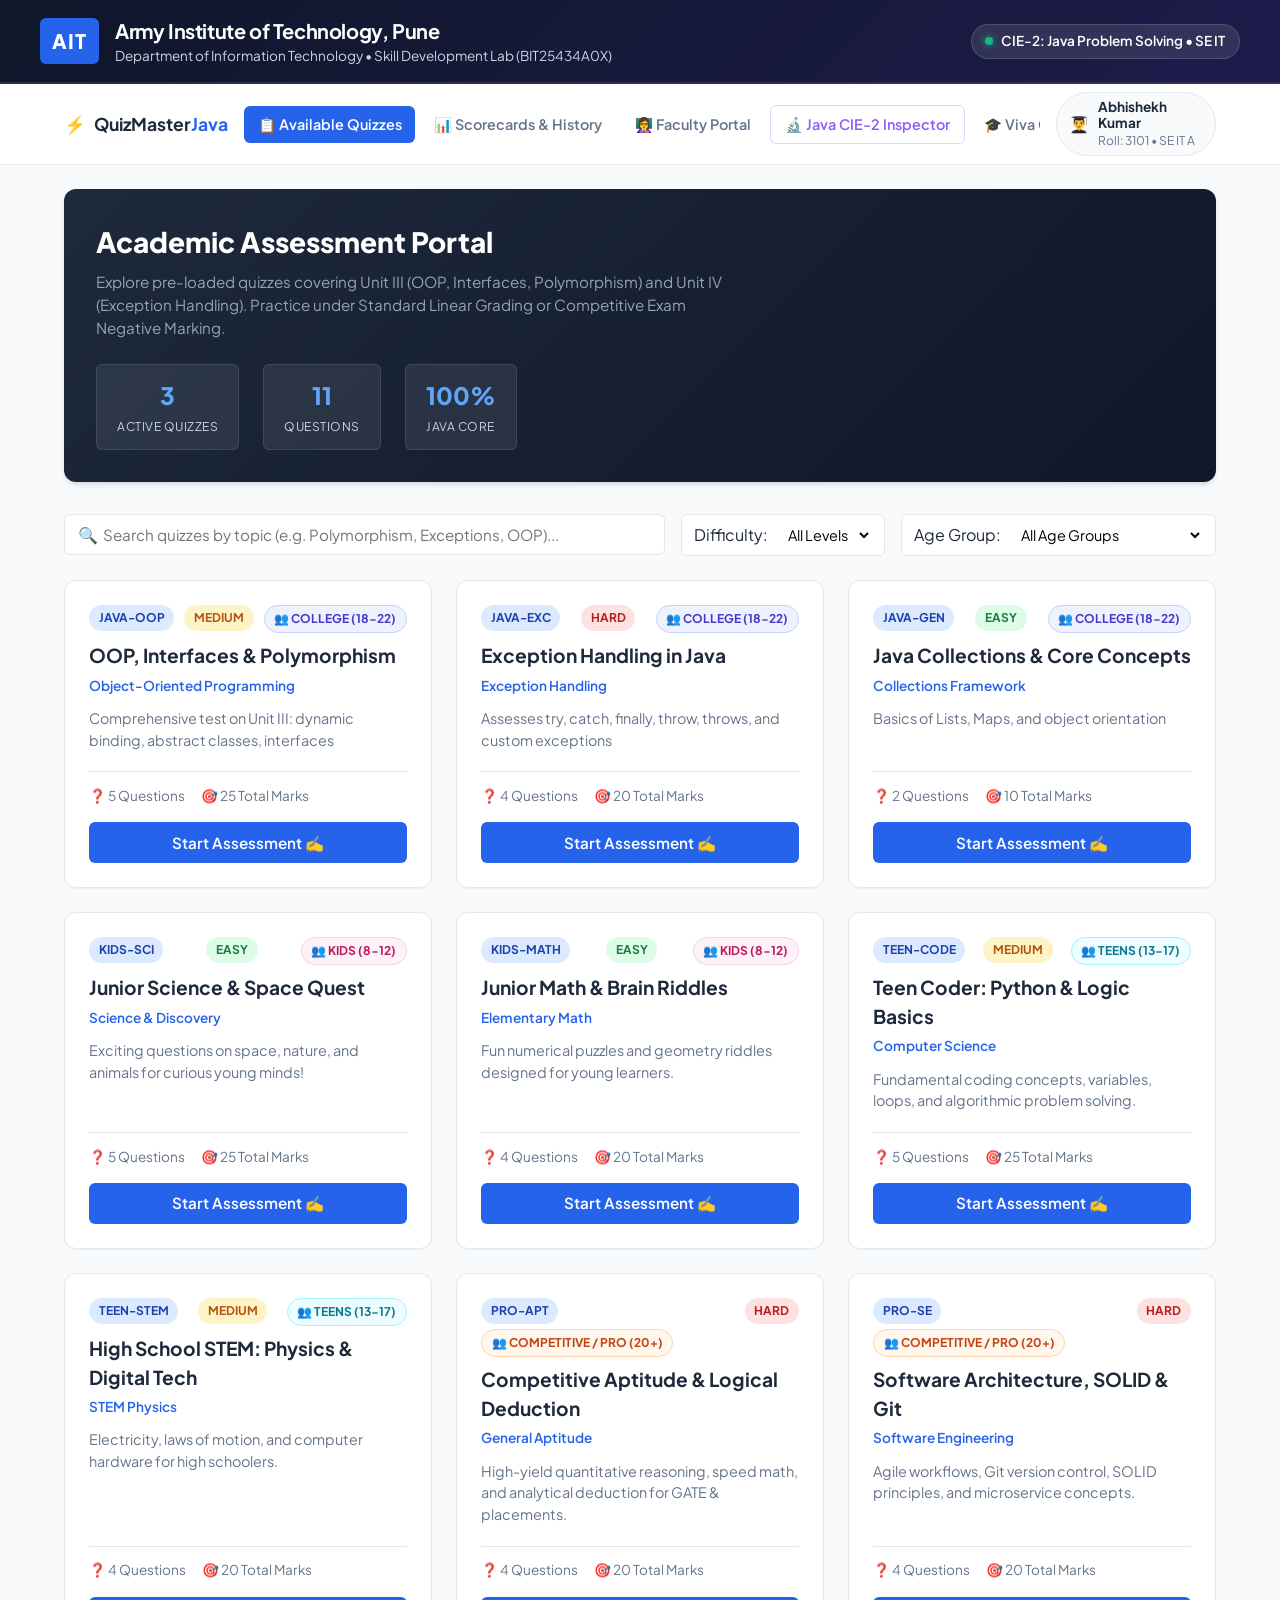
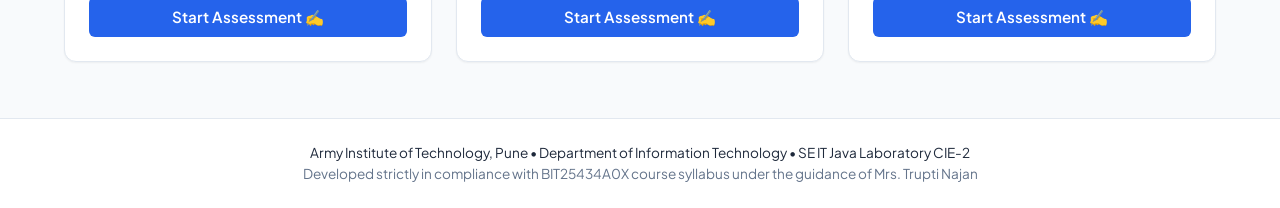
==== web/index.html @ d85c69a8 "Initial commit: Online Quiz Management System (CIE-2 AIT Pune) with Core Java, Web UI, multi-age qui" ====
<!DOCTYPE html>
<html lang="en">
<head>
  <meta charset="UTF-8">
  <meta name="viewport" content="width=device-width, initial-scale=1.0">
  <title>Online Quiz Management System | AIT Pune (CIE-2)</title>
  <link rel="preconnect" href="https://fonts.googleapis.com">
  <link rel="preconnect" href="https://fonts.gstatic.com" crossorigin>
  <link href="https://fonts.googleapis.com/css2?family=Plus+Jakarta+Sans:wght@400;500;600;700;800&family=JetBrains+Mono:wght@400;500;600&display=swap" rel="stylesheet">
  <link rel="stylesheet" href="style.css">
</head>
<body>

  <!-- Top Announcement Bar -->
  <header class="institution-header">
    <div class="header-container">
      <div class="logo-area">
        <div class="crest-badge">AIT</div>
        <div>
          <h1 class="inst-name">Army Institute of Technology, Pune</h1>
          <p class="inst-sub">Department of Information Technology &bull; Skill Development Lab (BIT25434A0X)</p>
        </div>
      </div>
      <div class="exam-tag">
        <span class="pulse-dot"></span>
        <span>CIE-2: Java Problem Solving &bull; SE IT</span>
      </div>
    </div>
  </header>

  <!-- Main Navigation Bar -->
  <nav class="nav-bar">
    <div class="nav-container">
      <div class="nav-brand">
        <span class="quiz-icon">⚡</span>
        <span class="brand-text">QuizMaster<span>Java</span></span>
      </div>
      <div class="nav-links">
        <button class="nav-btn active" data-tab="quizzes-tab">📋 Available Quizzes</button>
        <button class="nav-btn" data-tab="active-quiz-tab" id="navActiveQuiz" style="display:none;">✍️ Active Quiz</button>
        <button class="nav-btn" data-tab="results-tab">📊 Scorecards & History</button>
        <button class="nav-btn" data-tab="faculty-tab">👩‍🏫 Faculty Portal</button>
        <button class="nav-btn highlight-btn" data-tab="concepts-tab">🔬 Java CIE-2 Inspector</button>
        <button class="nav-btn" data-tab="viva-tab">🎓 Viva Guide</button>
      </div>
      <div class="user-pill" id="userPill">
        <span class="avatar">👨‍🎓</span>
        <div class="user-meta">
          <span class="user-name" id="userNameLabel">Abhishekh Kumar</span>
          <span class="user-roll" id="userRollLabel">Roll: 3101 &bull; SE IT A</span>
        </div>
      </div>
    </div>
  </nav>

  <!-- App Main Content Container -->
  <main class="app-container">

    <!-- TAB 1: QUIZZES EXPLORER -->
    <section class="tab-content active" id="quizzes-tab">
      <div class="hero-card">
        <div class="hero-text">
          <h2>Academic Assessment Portal</h2>
          <p>Explore pre-loaded quizzes covering Unit III (OOP, Interfaces, Polymorphism) and Unit IV (Exception Handling). Practice under Standard Linear Grading or Competitive Exam Negative Marking.</p>
        </div>
        <div class="quick-stats">
          <div class="stat-box">
            <span class="stat-num" id="statQuizCount">3</span>
            <span class="stat-lbl">Active Quizzes</span>
          </div>
          <div class="stat-box">
            <span class="stat-num" id="statQuestionCount">11</span>
            <span class="stat-lbl">Questions</span>
          </div>
          <div class="stat-box">
            <span class="stat-num">100%</span>
            <span class="stat-lbl">Java Core</span>
          </div>
        </div>
      </div>

      <!-- Filter / Search Toolbar -->
      <div class="filter-toolbar">
        <div class="search-wrap">
          <span class="search-icon">🔍</span>
          <input type="text" id="quizSearchInput" placeholder="Search quizzes by topic (e.g. Polymorphism, Exceptions, OOP)...">
        </div>
        <div class="filter-group">
          <label>Difficulty:</label>
          <select id="difficultyFilter">
            <option value="ALL">All Levels</option>
            <option value="Easy">Easy</option>
            <option value="Medium">Medium</option>
            <option value="Hard">Hard</option>
          </select>
        </div>
        <div class="filter-group">
          <label>Age Group:</label>
          <select id="ageGroupFilter">
            <option value="ALL">All Age Groups</option>
            <option value="Kids (8-12)">Kids (8-12)</option>
            <option value="Teens (13-17)">Teens (13-17)</option>
            <option value="College (18-22)">College (18-22)</option>
            <option value="Competitive / Pro (20+)">Competitive / Pro (20+)</option>
          </select>
        </div>
      </div>

      <!-- Quiz Grid -->
      <div class="quiz-grid" id="quizGrid">
        <!-- Rendered by JavaScript -->
      </div>
    </section>

    <!-- TAB 2: ACTIVE QUIZ RUNNER -->
    <section class="tab-content" id="active-quiz-tab">
      <div class="quiz-runner-header">
        <div>
          <span class="badge badge-primary" id="activeQuizBadge">JAVA-OOP</span>
          <h2 id="activeQuizTitle" class="mt-1">OOP, Interfaces & Polymorphism</h2>
          <p id="activeQuizDesc" class="text-muted">Unit III Assessment</p>
        </div>
        <div class="quiz-meta-side">
          <div class="policy-selector-box">
            <label>Grading Policy (Strategy Pattern):</label>
            <select id="activePolicySelect">
              <option value="standard">Standard Linear (No Penalty)</option>
              <option value="competitive">Competitive (25% Negative Penalty)</option>
            </select>
          </div>
          <div class="timer-badge" id="quizTimer">
            ⏱️ <span id="timeDisplay">10:00</span>
          </div>
        </div>
      </div>

      <!-- Question Cards Form -->
      <form id="quizForm">
        <div id="questionsContainer" class="questions-list">
          <!-- Rendered dynamically -->
        </div>

        <div class="quiz-submit-bar">
          <button type="button" class="btn btn-secondary" id="btnCancelQuiz">Cancel & Back</button>
          <button type="submit" class="btn btn-primary" id="btnSubmitQuiz">Submit Assessment & Evaluate 🚀</button>
        </div>
      </form>
    </section>

    <!-- TAB 3: RESULTS & SCORECARD -->
    <section class="tab-content" id="results-tab">
      <div class="section-title-wrap">
        <h2>Performance Scorecards & Audit Trail</h2>
        <p class="text-muted">Review comprehensive score reports, percentage, awarded grade, and itemized answer analysis.</p>
      </div>

      <!-- Latest Attempt Scorecard (if any) -->
      <div id="latestScorecardContainer">
        <div class="empty-state">
          <span class="empty-icon">📝</span>
          <h3>No Assessment Attempted Yet</h3>
          <p>Select any quiz from the Available Quizzes tab to take your first evaluation.</p>
          <button class="btn btn-primary" onclick="switchTab('quizzes-tab')">Browse Quizzes</button>
        </div>
      </div>

      <!-- Previous Attempts History Table -->
      <div class="history-section mt-4">
        <h3>Cumulative History Log</h3>
        <div class="table-responsive">
          <table class="data-table">
            <thead>
              <tr>
                <th>Attempt ID</th>
                <th>Quiz ID</th>
                <th>Quiz Title</th>
                <th>Student</th>
                <th>Score</th>
                <th>Percentage</th>
                <th>Grade</th>
                <th>Date & Time</th>
              </tr>
            </thead>
            <tbody id="historyTableBody">
              <!-- Dynamically populated -->
            </tbody>
          </table>
        </div>
      </div>
    </section>

    <!-- TAB 4: FACULTY PORTAL -->
    <section class="tab-content" id="faculty-tab">
      <div class="faculty-banner">
        <div>
          <h2>Faculty Assessment Administration</h2>
          <p>Author custom quizzes, append polymorphic questions (MCQ, True/False, Numeric), and review department-wide submission analytics.</p>
        </div>
        <div class="faculty-actions">
          <button class="btn btn-accent" id="btnOpenCreateQuiz">➕ Create New Quiz</button>
        </div>
      </div>

      <!-- Faculty Quizzes Overview -->
      <div class="faculty-subheading mt-4">
        <h3>Managed Assessment Repositories</h3>
      </div>
      <div class="faculty-quizzes-table-wrap">
        <table class="data-table">
          <thead>
            <tr>
              <th>Quiz ID</th>
              <th>Title</th>
              <th>Target Age</th>
              <th>Topic</th>
              <th>Difficulty</th>
              <th>Questions</th>
              <th>Total Marks</th>
              <th>Actions</th>
            </tr>
          </thead>
          <tbody id="facultyQuizzesTableBody">
            <!-- Dynamically populated -->
          </tbody>
        </table>
      </div>

      <!-- All Student Submissions Table -->
      <div class="faculty-subheading mt-5">
        <h3>Student Submissions & Score Matrix</h3>
      </div>
      <div class="table-responsive">
        <table class="data-table">
          <thead>
            <tr>
              <th>Attempt ID</th>
              <th>Student Name</th>
              <th>Roll No</th>
              <th>Quiz Target</th>
              <th>Earned Score</th>
              <th>Percentage</th>
              <th>Letter Grade</th>
              <th>Timestamp</th>
            </tr>
          </thead>
          <tbody id="facultySubmissionsTableBody">
            <!-- Dynamically populated -->
          </tbody>
        </table>
      </div>
    </section>

    <!-- TAB 5: JAVA CIE-2 CONCEPT DEFENSE & TEST INSPECTOR -->
    <section class="tab-content" id="concepts-tab">
      <div class="inspector-header">
        <div>
          <h2>Java Unit III & IV CIE-2 Concept Defense</h2>
          <p class="text-muted">Live inspection of Object-Oriented design patterns, abstract classes, interfaces, dynamic method dispatch, and custom exceptions.</p>
        </div>
        <div>
          <button class="btn btn-primary" id="btnRunAutomatedTests">▶️ Run Automated Concept Test Matrix</button>
        </div>
      </div>

      <!-- Concept Cards Grid -->
      <div class="concepts-grid">
        <!-- Concept 1 -->
        <div class="concept-card">
          <div class="concept-badge">Unit III &bull; Abstract Class</div>
          <h3>Question & User Hierarchy</h3>
          <p><code>Question</code> encapsulates <code>id</code>, <code>marks</code>, <code>topic</code>, and enforces abstract <code>displayQuestion()</code> and <code>checkAnswer()</code>.</p>
          <div class="code-pill">abstract class Question { abstract boolean checkAnswer(String s); }</div>
        </div>

        <!-- Concept 2 -->
        <div class="concept-card">
          <div class="concept-badge">Unit III &bull; Interface</div>
          <h3>QuizOperations & QuizEvaluator</h3>
          <p>Decouples quiz CRUD operations and encapsulates scoring algorithms via the <strong>Strategy Design Pattern</strong>.</p>
          <div class="code-pill">interface QuizEvaluator { double evaluateScore(QuizAttempt a); }</div>
        </div>

        <!-- Concept 3 -->
        <div class="concept-card">
          <div class="concept-badge">Unit III &bull; Polymorphism</div>
          <h3>Dynamic Method Dispatch</h3>
          <p>Overriding in <code>MCQ</code>, <code>TrueFalse</code>, and <code>Numeric</code>; method overloading in <code>searchQuiz(topic)</code> and <code>searchQuiz(topic, level)</code>.</p>
          <div class="code-pill">q.checkAnswer(ans) // Dynamic binding at runtime</div>
        </div>

        <!-- Concept 4 -->
        <div class="concept-card">
          <div class="concept-badge">Unit IV &bull; Exception Handling</div>
          <h3>Checked Domain Exceptions</h3>
          <p>Hierarchy rooted at <code>QuizException</code>: <code>QuizNotFoundException</code>, <code>DuplicateQuizException</code>, <code>InvalidOptionException</code>, etc.</p>
          <div class="code-pill">try { ... } catch (InvalidOptionException e) { ... }</div>
        </div>
      </div>

      <!-- Test Trace Console Window -->
      <div class="terminal-card mt-4">
        <div class="terminal-bar">
          <div class="term-dots">
            <span class="dot red"></span>
            <span class="dot yellow"></span>
            <span class="dot green"></span>
          </div>
          <span class="term-title">Automated Concept Test Matrix &bull; JVM Execution Trace</span>
          <span class="term-status" id="testSuiteStatus">Ready</span>
        </div>
        <pre class="terminal-body" id="testSuiteOutput">Click "Run Automated Concept Test Matrix" above to execute all 5 exception scenarios, method overloading, dynamic dispatch, and try-catch-finally trace live in Java!</pre>
      </div>
    </section>

    <!-- TAB 6: VIVA PREPARATION & FAQS -->
    <section class="tab-content" id="viva-tab">
      <div class="section-title-wrap">
        <h2>CIE-2 Individual Viva Preparation Guide</h2>
        <p class="text-muted">Model answers for Mrs. Trupti Najan's questions from the CIE-2 evaluation rubric.</p>
      </div>

      <div class="accordion" id="vivaAccordion">
        <!-- Q1 -->
        <div class="accordion-item">
          <button class="accordion-header">1. Why did you use an abstract class in your application? <span>+</span></button>
          <div class="accordion-body">
            <p><strong>Answer:</strong> We created the abstract class <code>Question</code> because all questions share state (<code>id</code>, <code>questionText</code>, <code>marks</code>, <code>topic</code>, <code>difficulty</code>) and helper logic (<code>displayHeader()</code>), but a generic question cannot be answered directly. By declaring <code>displayQuestion()</code> and <code>checkAnswer()</code> as <code>abstract</code>, we enforce subclass implementation in <code>MultipleChoiceQuestion</code>, <code>TrueFalseQuestion</code>, and <code>NumericQuestion</code> while preventing illegal instantiation of a naked question.</p>
          </div>
        </div>

        <!-- Q2 -->
        <div class="accordion-item">
          <button class="accordion-header">2. Where is polymorphism used? Explain with the relevant method/class. <span>+</span></button>
          <div class="accordion-body">
            <p><strong>Answer:</strong> Polymorphism is used in both forms:
            <br><strong>Runtime (Method Overriding):</strong> When iterating over <code>List&lt;Question&gt;</code>, calling <code>q.displayQuestion()</code> and <code>q.checkAnswer(ans)</code> uses dynamic method dispatch. Also, <code>QuizEvaluator</code> swaps between <code>StandardGradingPolicy</code> and <code>NegativeMarkingGradingPolicy</code> at runtime.
            <br><strong>Compile-Time (Method Overloading):</strong> <code>QuizOperations.searchQuiz(String topic)</code> vs <code>searchQuiz(String topic, DifficultyLevel level)</code>, and overloaded <code>InputValidator.readInteger(...)</code> methods.</p>
          </div>
        </div>

        <!-- Q3 -->
        <div class="accordion-item">
          <button class="accordion-header">3. What is the difference between an interface and an abstract class? <span>+</span></button>
          <div class="accordion-body">
            <p><strong>Answer:</strong> An abstract class (<code>Question</code>, <code>User</code>) represents an <strong>IS-A</strong> relationship with instance variables, access modifiers, and constructors. An interface (<code>QuizOperations</code>, <code>QuizEvaluator</code>) represents a <strong>CAN-DO</strong> behavioral contract without instance state, supporting multiple implementations and loose coupling.</p>
          </div>
        </div>

        <!-- Q4 -->
        <div class="accordion-item">
          <button class="accordion-header">4. Why did you create the QuizEvaluator interface? <span>+</span></button>
          <div class="accordion-body">
            <p><strong>Answer:</strong> To implement the <strong>Strategy Design Pattern</strong>. Different exams require different grading rules: standard linear grading for internal tests vs negative marking for competitive exams. Abstracting this behind <code>QuizEvaluator</code> allows us to add new grading policies without modifying existing quiz conduction code (Open/Closed Principle).</p>
          </div>
        </div>

        <!-- Q5 -->
        <div class="accordion-item">
          <button class="accordion-header">5. What exception can occur in your application and how is it handled? <span>+</span></button>
          <div class="accordion-body">
            <p><strong>Answer:</strong> We built a custom checked exception hierarchy rooted at <code>QuizException</code>:
            <br>&bull; <code>QuizNotFoundException</code>: non-existent quiz ID.
            <br>&bull; <code>DuplicateQuizException</code>: duplicate ID during quiz creation.
            <br>&bull; <code>InvalidOptionException</code>: illegal student choice (e.g. entering 'Z' on MCQ).
            <br>&bull; <code>InvalidQuestionException</code>: negative marks or invalid options count.
            <br>&bull; <code>EmptyQuizException</code>: taking a quiz with zero questions.
            <br>All are intercepted with targeted <code>try-catch</code> blocks to prevent application crashes and guide the user.</p>
          </div>
        </div>

        <!-- Q6 -->
        <div class="accordion-item">
          <button class="accordion-header">6. What is the purpose of try, catch, and finally? <span>+</span></button>
          <div class="accordion-body">
            <p><strong>Answer:</strong> <code>try</code> isolates code that may produce exceptional states; <code>catch</code> intercepts and recovers from specific domain exceptions; <code>finally</code> guarantees unconditional execution for cleanup, closing resources, and logging audit confirmations.</p>
          </div>
        </div>

        <!-- Q7 -->
        <div class="accordion-item">
          <button class="accordion-header">7. Which part of the program did you implement? <span>+</span></button>
          <div class="accordion-body">
            <p><strong>Answer:</strong> Group roles are divided into: (1) Architecture & Abstract Base Classes, (2) Specialized Concrete Models, (3) Interfaces & Grading Policies, (4) Custom Exception Hierarchy & Input Validation, and (5) UI & Automated Test Suite.</p>
          </div>
        </div>

        <!-- Q8 -->
        <div class="accordion-item">
          <button class="accordion-header">8. If one requirement changes, which class/method would you modify and why? <span>+</span></button>
          <div class="accordion-body">
            <p><strong>Answer:</strong> Because of loose coupling:
            <br>&bull; Adding a new question type: create a subclass of <code>Question</code> (existing code untouched).
            <br>&bull; Adding a new grading rule: create a class implementing <code>QuizEvaluator</code>.
            <br>&bull; Switching to a Database: create <code>DatabaseQuizManager implements QuizOperations</code>.</p>
          </div>
        </div>
      </div>
    </section>
  </main>

  <!-- Modal: Create Quiz -->
  <div class="modal-overlay" id="createQuizModal">
    <div class="modal-box">
      <div class="modal-header">
        <h3>➕ Create New Assessment</h3>
        <button class="modal-close" onclick="closeModal('createQuizModal')">&times;</button>
      </div>
      <form id="createQuizForm">
        <div class="form-group">
          <label>Quiz ID (Unique):</label>
          <input type="text" id="newQuizId" placeholder="e.g. JAVA-THR" required>
        </div>
        <div class="form-group">
          <label>Quiz Title:</label>
          <input type="text" id="newQuizTitle" placeholder="e.g. Multithreading & Synchronization" required>
        </div>
        <div class="form-group">
          <label>Academic Topic:</label>
          <input type="text" id="newQuizTopic" placeholder="e.g. Thread Lifecycle" required>
        </div>
        <div class="form-group">
          <label>Difficulty Level:</label>
          <select id="newQuizDiff">
            <option value="Easy">Easy</option>
            <option value="Medium" selected>Medium</option>
            <option value="Hard">Hard</option>
          </select>
        </div>
        <div class="form-group">
          <label>Target Age Group:</label>
          <select id="newQuizAge">
            <option value="Kids (8-12)">Kids (8-12)</option>
            <option value="Teens (13-17)">Teens (13-17)</option>
            <option value="College (18-22)" selected>College (18-22)</option>
            <option value="Competitive / Pro (20+)">Competitive / Pro (20+)</option>
          </select>
        </div>
        <div class="form-group">
          <label>Description:</label>
          <textarea id="newQuizDesc" rows="3" placeholder="Brief outline of syllabus covered..."></textarea>
        </div>
        <div class="modal-footer">
          <button type="button" class="btn btn-secondary" onclick="closeModal('createQuizModal')">Cancel</button>
          <button type="submit" class="btn btn-primary">Create Quiz</button>
        </div>
      </form>
    </div>
  </div>

  <!-- Modal: Add Question to Quiz -->
  <div class="modal-overlay" id="addQuestionModal">
    <div class="modal-box">
      <div class="modal-header">
        <h3>➕ Add Question to <span id="addQuestionTargetQuizId">JAVA-OOP</span></h3>
        <button class="modal-close" onclick="closeModal('addQuestionModal')">&times;</button>
      </div>
      <form id="addQuestionForm">
        <input type="hidden" id="targetQuizIdHidden">
        <div class="form-group">
          <label>Question Type:</label>
          <select id="newQueType" onchange="handleQuestionTypeChange()">
            <option value="MCQ">Multiple Choice Question (MCQ)</option>
            <option value="TF">True / False</option>
            <option value="NUM">Numeric / Direct Value</option>
          </select>
        </div>
        <div class="form-group">
          <label>Question Prompt / Text:</label>
          <textarea id="newQuePrompt" rows="2" placeholder="Enter problem statement..." required></textarea>
        </div>
        <div class="form-row">
          <div class="form-group">
            <label>Marks:</label>
            <input type="number" id="newQueMarks" value="5" min="1" max="100" required>
          </div>
          <div class="form-group">
            <label>Difficulty:</label>
            <select id="newQueDiff">
              <option value="Easy">Easy</option>
              <option value="Medium" selected>Medium</option>
              <option value="Hard">Hard</option>
            </select>
          </div>
        </div>

        <!-- Dynamic Form Fields depending on Question Type -->
        <div id="dynamicQuestionFields">
          <!-- Populated by JS -->
        </div>

        <div class="modal-footer">
          <button type="button" class="btn btn-secondary" onclick="closeModal('addQuestionModal')">Cancel</button>
          <button type="submit" class="btn btn-primary">Append Question</button>
        </div>
      </form>
    </div>
  </div>

  <!-- Toast Notification Container -->
  <div class="toast-container" id="toastContainer"></div>

  <footer class="app-footer">
    <p>Army Institute of Technology, Pune &bull; Department of Information Technology &bull; SE IT Java Laboratory CIE-2</p>
    <p class="text-muted">Developed strictly in compliance with BIT25434A0X course syllabus under the guidance of Mrs. Trupti Najan</p>
  </footer>

  <script src="app.js"></script>
</body>
</html>
---- web/style.css ----
:root {
  --primary: #2563eb;
  --primary-hover: #1d4ed8;
  --primary-light: #eff6ff;
  --secondary: #0f172a;
  --accent: #8b5cf6;
  --success: #10b981;
  --warning: #f59e0b;
  --danger: #ef4444;
  --surface: #ffffff;
  --bg: #f8fafc;
  --border: #e2e8f0;
  --text-main: #1e293b;
  --text-muted: #64748b;
  --radius: 12px;
  --radius-sm: 6px;
  --shadow-sm: 0 1px 2px 0 rgb(0 0 0 / 0.05);
  --shadow: 0 4px 6px -1px rgb(0 0 0 / 0.1), 0 2px 4px -2px rgb(0 0 0 / 0.1);
  --shadow-lg: 0 10px 15px -3px rgb(0 0 0 / 0.1), 0 4px 6px -4px rgb(0 0 0 / 0.1);
}

* {
  box-sizing: border-box;
  margin: 0;
  padding: 0;
}

body {
  font-family: 'Plus Jakarta Sans', -apple-system, BlinkMacSystemFont, sans-serif;
  background-color: var(--bg);
  color: var(--text-main);
  line-height: 1.5;
  display: flex;
  flex-direction: column;
  min-height: 100vh;
}

/* Header */
.institution-header {
  background: linear-gradient(135deg, #0f172a 0%, #1e1b4b 100%);
  color: #ffffff;
  padding: 1rem 1.5rem;
  border-bottom: 2px solid rgba(255,255,255,0.1);
}

.header-container {
  max-width: 1200px;
  margin: 0 auto;
  display: flex;
  align-items: center;
  justify-content: space-between;
  flex-wrap: wrap;
  gap: 1rem;
}

.logo-area {
  display: flex;
  align-items: center;
  gap: 1rem;
}

.crest-badge {
  background: var(--primary);
  color: #fff;
  font-weight: 800;
  font-size: 1.25rem;
  padding: 0.5rem 0.75rem;
  border-radius: var(--radius-sm);
  letter-spacing: 1px;
}

.inst-name {
  font-size: 1.25rem;
  font-weight: 700;
  letter-spacing: -0.02em;
}

.inst-sub {
  font-size: 0.85rem;
  color: #cbd5e1;
}

.exam-tag {
  display: flex;
  align-items: center;
  gap: 0.5rem;
  background: rgba(255,255,255,0.1);
  padding: 0.4rem 0.85rem;
  border-radius: 9999px;
  font-size: 0.85rem;
  font-weight: 600;
  border: 1px solid rgba(255,255,255,0.15);
}

.pulse-dot {
  width: 8px;
  height: 8px;
  background-color: var(--success);
  border-radius: 50%;
  box-shadow: 0 0 8px var(--success);
}

/* Nav Bar */
.nav-bar {
  background: var(--surface);
  border-bottom: 1px solid var(--border);
  position: sticky;
  top: 0;
  z-index: 40;
}

.nav-container {
  max-width: 1200px;
  margin: 0 auto;
  display: flex;
  align-items: center;
  justify-content: space-between;
  padding: 0.5rem 1.5rem;
  gap: 1rem;
}

.nav-brand {
  display: flex;
  align-items: center;
  gap: 0.5rem;
  font-weight: 700;
  font-size: 1.1rem;
}

.brand-text span {
  color: var(--primary);
}

.nav-links {
  display: flex;
  align-items: center;
  gap: 0.35rem;
  overflow-x: auto;
}

.nav-btn {
  background: none;
  border: none;
  padding: 0.55rem 0.85rem;
  font-family: inherit;
  font-size: 0.9rem;
  font-weight: 600;
  color: var(--text-muted);
  border-radius: var(--radius-sm);
  cursor: pointer;
  transition: all 0.2s ease;
  white-space: nowrap;
}

.nav-btn:hover {
  background-color: var(--primary-light);
  color: var(--primary);
}

.nav-btn.active {
  background-color: var(--primary);
  color: #fff;
}

.nav-btn.highlight-btn {
  color: var(--accent);
  border: 1px solid #ddd6fe;
}
.nav-btn.highlight-btn:hover {
  background-color: #f5f3ff;
}
.nav-btn.highlight-btn.active {
  background-color: var(--accent);
  color: #fff;
}

.user-pill {
  display: flex;
  align-items: center;
  gap: 0.6rem;
  background: var(--bg);
  padding: 0.35rem 0.75rem;
  border-radius: 9999px;
  border: 1px solid var(--border);
}

.user-meta {
  display: flex;
  flex-direction: column;
}

.user-name {
  font-size: 0.85rem;
  font-weight: 700;
  line-height: 1.2;
}

.user-roll {
  font-size: 0.75rem;
  color: var(--text-muted);
}

/* App Container */
.app-container {
  max-width: 1200px;
  margin: 1.5rem auto;
  padding: 0 1.5rem;
  flex: 1;
  width: 100%;
}

.tab-content {
  display: none;
}

.tab-content.active {
  display: block;
}

/* Hero Card */
.hero-card {
  background: linear-gradient(135deg, #1e293b 0%, #0f172a 100%);
  color: #ffffff;
  border-radius: var(--radius);
  padding: 2rem;
  display: flex;
  justify-content: space-between;
  align-items: center;
  flex-wrap: wrap;
  gap: 1.5rem;
  box-shadow: var(--shadow);
  margin-bottom: 2rem;
}

.hero-text {
  max-width: 650px;
}

.hero-text h2 {
  font-size: 1.75rem;
  font-weight: 800;
  margin-bottom: 0.5rem;
}

.hero-text p {
  color: #94a3b8;
  font-size: 0.95rem;
}

.quick-stats {
  display: flex;
  gap: 1.5rem;
}

.stat-box {
  background: rgba(255,255,255,0.08);
  padding: 0.75rem 1.25rem;
  border-radius: var(--radius-sm);
  text-align: center;
  border: 1px solid rgba(255,255,255,0.1);
}

.stat-num {
  display: block;
  font-size: 1.5rem;
  font-weight: 800;
  color: #60a5fa;
}

.stat-lbl {
  font-size: 0.75rem;
  color: #cbd5e1;
  text-transform: uppercase;
  letter-spacing: 0.5px;
}

/* Filter Toolbar */
.filter-toolbar {
  display: flex;
  gap: 1rem;
  margin-bottom: 1.5rem;
  flex-wrap: wrap;
}

.search-wrap {
  position: relative;
  flex: 1;
  min-width: 250px;
}

.search-icon {
  position: absolute;
  left: 0.85rem;
  top: 50%;
  transform: translateY(-50%);
  color: var(--text-muted);
}

.search-wrap input {
  width: 100%;
  padding: 0.65rem 1rem 0.65rem 2.4rem;
  border: 1px solid var(--border);
  border-radius: var(--radius-sm);
  font-size: 0.95rem;
  background: var(--surface);
  font-family: inherit;
}

.filter-group {
  display: flex;
  align-items: center;
  gap: 0.5rem;
  background: var(--surface);
  padding: 0 0.75rem;
  border: 1px solid var(--border);
  border-radius: var(--radius-sm);
}

.filter-group select {
  border: none;
  padding: 0.65rem 0.5rem;
  font-family: inherit;
  font-size: 0.9rem;
  background: transparent;
  outline: none;
  cursor: pointer;
}

/* Quiz Grid */
.quiz-grid {
  display: grid;
  grid-template-columns: repeat(auto-fill, minmax(340px, 1fr));
  gap: 1.5rem;
}

.quiz-card {
  background: var(--surface);
  border: 1px solid var(--border);
  border-radius: var(--radius);
  padding: 1.5rem;
  display: flex;
  flex-direction: column;
  justify-content: space-between;
  box-shadow: var(--shadow-sm);
  transition: transform 0.2s, box-shadow 0.2s;
}

.quiz-card:hover {
  transform: translateY(-3px);
  box-shadow: var(--shadow);
}

.quiz-card-header {
  display: flex;
  justify-content: space-between;
  align-items: flex-start;
  margin-bottom: 0.75rem;
}

.badge {
  display: inline-block;
  padding: 0.25rem 0.6rem;
  border-radius: 9999px;
  font-size: 0.75rem;
  font-weight: 700;
  text-transform: uppercase;
}

.badge-primary { background: #dbeafe; color: #1e40af; }
.badge-easy { background: #dcfce7; color: #15803d; }
.badge-medium { background: #fef3c7; color: #b45309; }
.badge-hard { background: #fee2e2; color: #b91c1c; }
.badge-age { background: #f1f5f9; color: #475569; border: 1px solid #cbd5e1; }
.badge-kids { background: #fdf2f8; color: #be185d; border: 1px solid #fbcfe8; }
.badge-teens { background: #ecfeff; color: #0e7490; border: 1px solid #a5f3fc; }
.badge-college { background: #eef2ff; color: #4338ca; border: 1px solid #c7d2fe; }
.badge-pro { background: #fff7ed; color: #c2410c; border: 1px solid #fed7aa; }

.quiz-title {
  font-size: 1.2rem;
  font-weight: 700;
  margin-bottom: 0.35rem;
}

.quiz-topic {
  color: var(--primary);
  font-size: 0.85rem;
  font-weight: 600;
  margin-bottom: 0.75rem;
}

.quiz-desc {
  font-size: 0.9rem;
  color: var(--text-muted);
  margin-bottom: 1.25rem;
  flex: 1;
}

.quiz-meta-row {
  display: flex;
  gap: 1rem;
  font-size: 0.85rem;
  color: var(--text-muted);
  border-top: 1px solid var(--border);
  padding-top: 0.85rem;
  margin-bottom: 1rem;
}

/* Active Quiz Runner */
.quiz-runner-header {
  background: var(--surface);
  border: 1px solid var(--border);
  border-radius: var(--radius);
  padding: 1.5rem;
  display: flex;
  justify-content: space-between;
  align-items: center;
  flex-wrap: wrap;
  gap: 1rem;
  margin-bottom: 1.5rem;
  box-shadow: var(--shadow-sm);
}

.quiz-meta-side {
  display: flex;
  align-items: center;
  gap: 1rem;
}

.policy-selector-box select {
  padding: 0.5rem 0.75rem;
  border-radius: var(--radius-sm);
  border: 1px solid var(--border);
  font-family: inherit;
  font-size: 0.85rem;
  font-weight: 600;
}

.timer-badge {
  background: #fef3c7;
  color: #92400e;
  border: 1px solid #fde68a;
  padding: 0.5rem 1rem;
  border-radius: 9999px;
  font-weight: 700;
  font-family: 'JetBrains Mono', monospace;
  font-size: 1.1rem;
}

.questions-list {
  display: flex;
  flex-direction: column;
  gap: 1.5rem;
  margin-bottom: 2rem;
}

.question-box {
  background: var(--surface);
  border: 1px solid var(--border);
  border-radius: var(--radius);
  padding: 1.5rem;
  box-shadow: var(--shadow-sm);
}

.question-meta {
  display: flex;
  justify-content: space-between;
  align-items: center;
  margin-bottom: 0.75rem;
}

.question-prompt {
  font-size: 1.05rem;
  font-weight: 600;
  margin-bottom: 1.25rem;
}

.options-group {
  display: flex;
  flex-direction: column;
  gap: 0.75rem;
}

.option-label {
  display: flex;
  align-items: center;
  gap: 0.85rem;
  background: #f8fafc;
  border: 1px solid var(--border);
  padding: 0.75rem 1rem;
  border-radius: var(--radius-sm);
  cursor: pointer;
  transition: all 0.15s ease;
}

.option-label:hover {
  background: var(--primary-light);
  border-color: #bfdbfe;
}

.option-label input[type="radio"] {
  accent-color: var(--primary);
  width: 18px;
  height: 18px;
}

.direct-input {
  width: 100%;
  max-width: 400px;
  padding: 0.65rem 0.85rem;
  border: 1px solid var(--border);
  border-radius: var(--radius-sm);
  font-size: 1rem;
  font-family: inherit;
}

.quiz-submit-bar {
  display: flex;
  justify-content: flex-end;
  gap: 1rem;
  position: sticky;
  bottom: 1rem;
  background: rgba(255,255,255,0.9);
  backdrop-filter: blur(8px);
  padding: 1rem;
  border-radius: var(--radius);
  border: 1px solid var(--border);
  box-shadow: var(--shadow-lg);
}

/* Buttons */
.btn {
  padding: 0.65rem 1.25rem;
  font-family: inherit;
  font-size: 0.95rem;
  font-weight: 600;
  border-radius: var(--radius-sm);
  border: none;
  cursor: pointer;
  transition: all 0.2s;
  display: inline-flex;
  align-items: center;
  gap: 0.5rem;
}

.btn-primary {
  background: var(--primary);
  color: #fff;
}
.btn-primary:hover {
  background: var(--primary-hover);
}

.btn-secondary {
  background: #e2e8f0;
  color: var(--text-main);
}
.btn-secondary:hover {
  background: #cbd5e1;
}

.btn-accent {
  background: var(--accent);
  color: #fff;
}
.btn-accent:hover {
  background: #7c3aed;
}

/* Scorecard & Reports */
.scorecard-card {
  background: var(--surface);
  border: 1px solid var(--border);
  border-radius: var(--radius);
  padding: 2rem;
  box-shadow: var(--shadow);
  margin-bottom: 2rem;
}

.scorecard-hero {
  display: flex;
  justify-content: space-between;
  align-items: center;
  flex-wrap: wrap;
  gap: 1.5rem;
  border-bottom: 2px dashed var(--border);
  padding-bottom: 1.5rem;
  margin-bottom: 1.5rem;
}

.grade-badge-huge {
  font-size: 2.25rem;
  font-weight: 800;
  padding: 0.5rem 1.5rem;
  border-radius: var(--radius);
  background: #ecfdf5;
  color: #065f46;
  border: 2px solid #a7f3d0;
}

.audit-item {
  border: 1px solid var(--border);
  border-radius: var(--radius-sm);
  padding: 1rem;
  margin-bottom: 0.85rem;
}

.audit-item.correct {
  border-left: 5px solid var(--success);
  background: #f0fdf4;
}

.audit-item.incorrect {
  border-left: 5px solid var(--danger);
  background: #fef2f2;
}

/* Tables */
.table-responsive {
  overflow-x: auto;
  background: var(--surface);
  border: 1px solid var(--border);
  border-radius: var(--radius);
}

.data-table {
  width: 100%;
  border-collapse: collapse;
  text-align: left;
}

.data-table th, .data-table td {
  padding: 0.85rem 1rem;
  border-bottom: 1px solid var(--border);
  font-size: 0.9rem;
}

.data-table th {
  background: #f8fafc;
  font-weight: 700;
  color: var(--text-muted);
}

/* Terminal Card */
.terminal-card {
  background: #0f172a;
  color: #f8fafc;
  border-radius: var(--radius);
  overflow: hidden;
  box-shadow: var(--shadow-lg);
}

.terminal-bar {
  background: #1e293b;
  padding: 0.6rem 1rem;
  display: flex;
  align-items: center;
  gap: 0.75rem;
}

.term-dots {
  display: flex;
  gap: 0.4rem;
}

.dot {
  width: 11px;
  height: 11px;
  border-radius: 50%;
}
.dot.red { background: #ef4444; }
.dot.yellow { background: #f59e0b; }
.dot.green { background: #10b981; }

.term-title {
  font-size: 0.8rem;
  font-family: 'JetBrains Mono', monospace;
  color: #94a3b8;
  flex: 1;
}

.term-status {
  font-size: 0.75rem;
  background: rgba(16, 185, 129, 0.2);
  color: #34d399;
  padding: 0.2rem 0.5rem;
  border-radius: 4px;
}

.terminal-body {
  padding: 1.25rem;
  font-family: 'JetBrains Mono', monospace;
  font-size: 0.85rem;
  line-height: 1.6;
  white-space: pre-wrap;
  max-height: 450px;
  overflow-y: auto;
  color: #38bdf8;
}

/* Concepts Grid */
.concepts-grid {
  display: grid;
  grid-template-columns: repeat(auto-fit, minmax(260px, 1fr));
  gap: 1.25rem;
  margin-top: 1.5rem;
}

.concept-card {
  background: var(--surface);
  border: 1px solid var(--border);
  border-radius: var(--radius);
  padding: 1.5rem;
  box-shadow: var(--shadow-sm);
}

.concept-badge {
  font-size: 0.75rem;
  font-weight: 700;
  color: var(--primary);
  text-transform: uppercase;
  margin-bottom: 0.5rem;
}

.code-pill {
  background: #f1f5f9;
  font-family: 'JetBrains Mono', monospace;
  font-size: 0.78rem;
  padding: 0.4rem 0.6rem;
  border-radius: 4px;
  margin-top: 0.75rem;
  color: #334155;
  border: 1px solid #e2e8f0;
}

/* Accordion */
.accordion {
  display: flex;
  flex-direction: column;
  gap: 0.85rem;
  margin-top: 1.5rem;
}

.accordion-item {
  background: var(--surface);
  border: 1px solid var(--border);
  border-radius: var(--radius-sm);
  overflow: hidden;
}

.accordion-header {
  width: 100%;
  text-align: left;
  background: none;
  border: none;
  padding: 1rem 1.25rem;
  font-family: inherit;
  font-size: 1rem;
  font-weight: 600;
  display: flex;
  justify-content: space-between;
  align-items: center;
  cursor: pointer;
}

.accordion-header:hover {
  background: #f8fafc;
}

.accordion-body {
  padding: 0 1.25rem 1.25rem;
  display: none;
  color: #475569;
  font-size: 0.95rem;
  line-height: 1.7;
}

.accordion-item.open .accordion-body {
  display: block;
}

.accordion-item.open .accordion-header {
  color: var(--primary);
}

/* Modals */
.modal-overlay {
  position: fixed;
  top: 0;
  left: 0;
  right: 0;
  bottom: 0;
  background: rgba(15, 23, 42, 0.6);
  backdrop-filter: blur(4px);
  display: none;
  justify-content: center;
  align-items: center;
  z-index: 50;
  padding: 1rem;
}

.modal-overlay.open {
  display: flex;
}

.modal-box {
  background: var(--surface);
  border-radius: var(--radius);
  width: 100%;
  max-width: 550px;
  max-height: 90vh;
  overflow-y: auto;
  box-shadow: var(--shadow-lg);
  padding: 1.75rem;
}

.modal-header {
  display: flex;
  justify-content: space-between;
  align-items: center;
  margin-bottom: 1.25rem;
}

.modal-close {
  background: none;
  border: none;
  font-size: 1.5rem;
  cursor: pointer;
  color: var(--text-muted);
}

.form-group {
  margin-bottom: 1rem;
}

.form-group label {
  display: block;
  font-size: 0.85rem;
  font-weight: 600;
  margin-bottom: 0.35rem;
}

.form-group input, .form-group textarea, .form-group select {
  width: 100%;
  padding: 0.6rem 0.8rem;
  border: 1px solid var(--border);
  border-radius: var(--radius-sm);
  font-family: inherit;
  font-size: 0.95rem;
}

.form-row {
  display: flex;
  gap: 1rem;
}
.form-row .form-group {
  flex: 1;
}

.modal-footer {
  display: flex;
  justify-content: flex-end;
  gap: 0.75rem;
  margin-top: 1.5rem;
}

/* Toast Notification */
.toast-container {
  position: fixed;
  bottom: 1.5rem;
  right: 1.5rem;
  display: flex;
  flex-direction: column;
  gap: 0.5rem;
  z-index: 60;
}

.toast {
  background: #1e293b;
  color: #fff;
  padding: 0.85rem 1.25rem;
  border-radius: var(--radius-sm);
  box-shadow: var(--shadow-lg);
  font-size: 0.9rem;
  display: flex;
  align-items: center;
  gap: 0.5rem;
  animation: slideIn 0.3s ease;
}

.toast.success { background: #065f46; border-left: 4px solid var(--success); }
.toast.error { background: #7f1d1d; border-left: 4px solid var(--danger); }

@keyframes slideIn {
  from { transform: translateX(100%); opacity: 0; }
  to { transform: translateX(0); opacity: 1; }
}

.app-footer {
  background: #ffffff;
  border-top: 1px solid var(--border);
  padding: 1.5rem;
  text-align: center;
  font-size: 0.85rem;
  margin-top: 2rem;
}

.text-muted { color: var(--text-muted); }
.mt-1 { margin-top: 0.25rem; }
.mt-4 { margin-top: 1.5rem; }
.mt-5 { margin-top: 2rem; }

.empty-state {
  text-align: center;
  padding: 3rem 1.5rem;
  background: var(--surface);
  border-radius: var(--radius);
  border: 1px dashed var(--border);
}
.empty-icon { font-size: 3rem; margin-bottom: 0.5rem; display: block; }
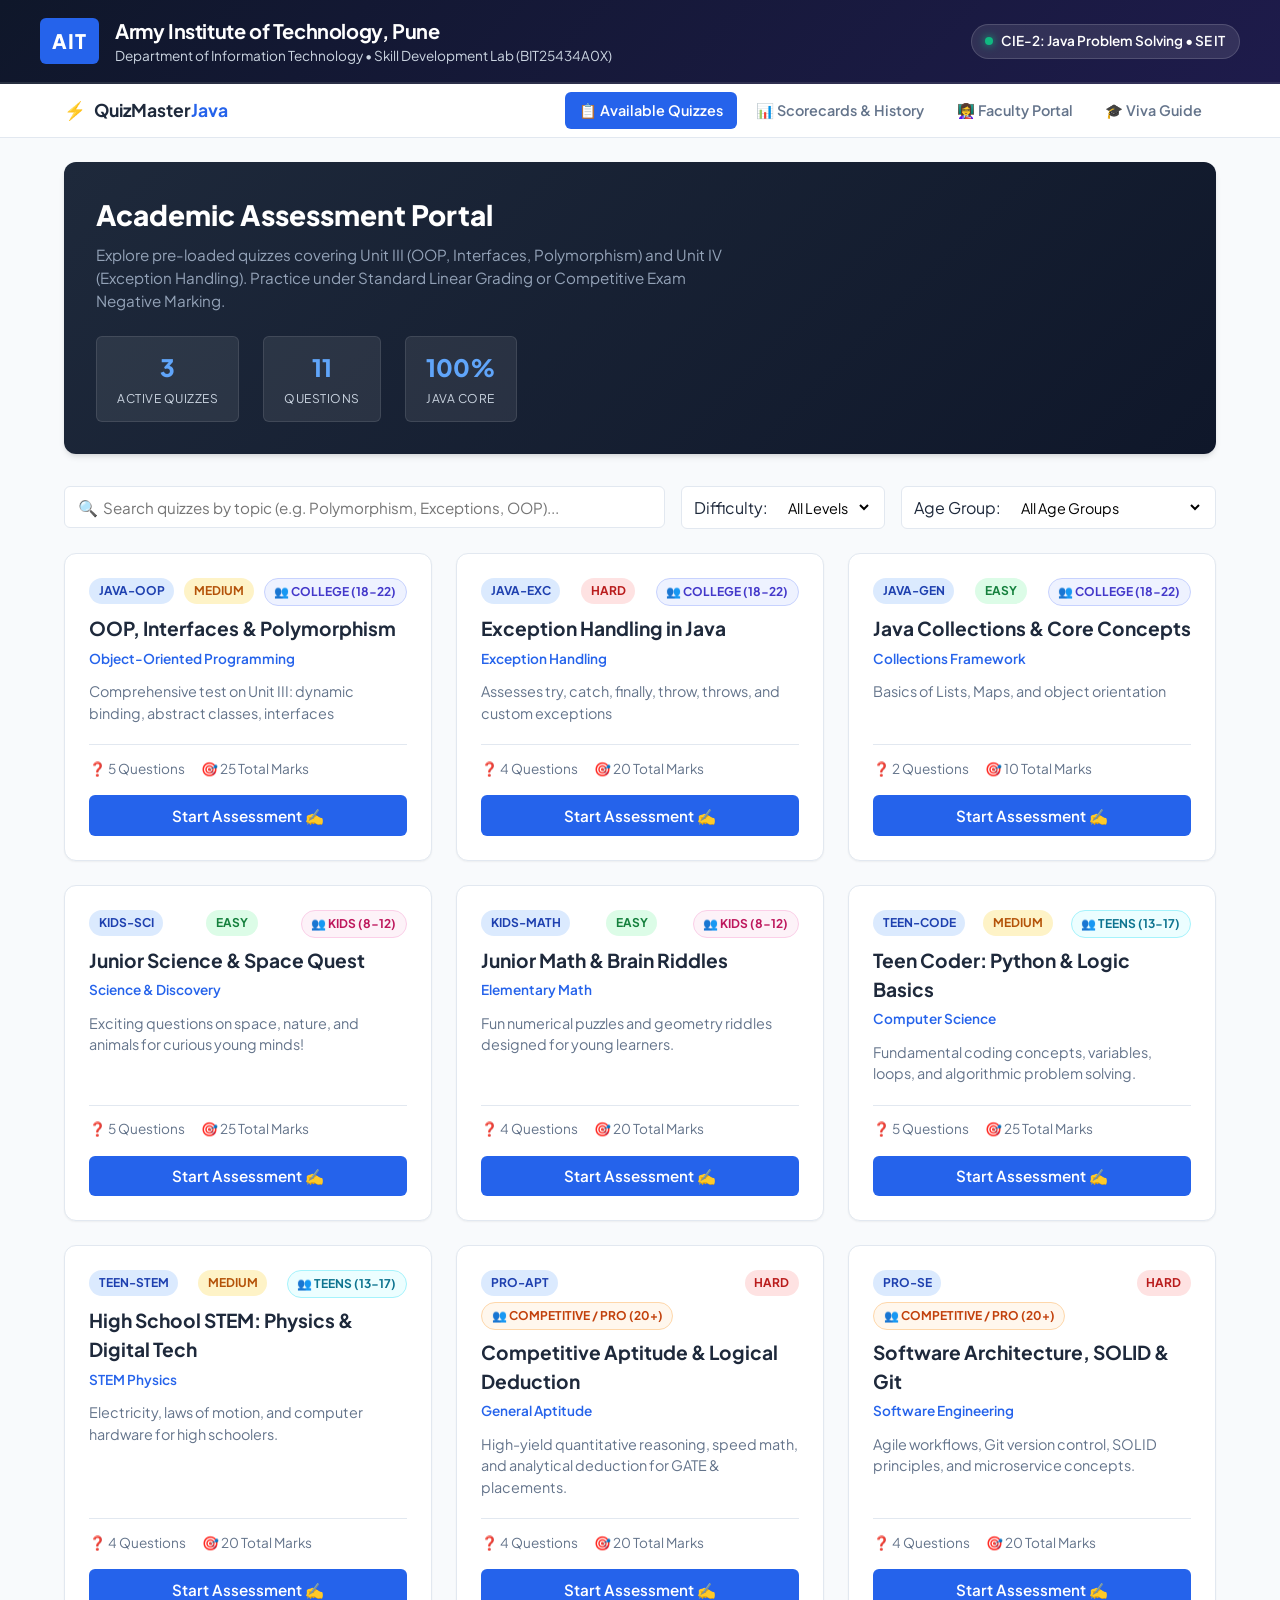
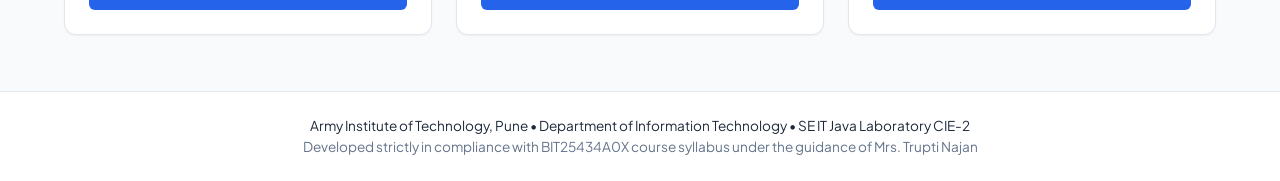
==== commit e1be1955: "Remove hardcoded student name, roll number, and Java CIE-2 inspector from UI and slides" ====
--- a/web/index.html
+++ b/web/index.html
@@ -40,15 +40,7 @@
         <button class="nav-btn" data-tab="active-quiz-tab" id="navActiveQuiz" style="display:none;">✍️ Active Quiz</button>
         <button class="nav-btn" data-tab="results-tab">📊 Scorecards & History</button>
         <button class="nav-btn" data-tab="faculty-tab">👩‍🏫 Faculty Portal</button>
-        <button class="nav-btn highlight-btn" data-tab="concepts-tab">🔬 Java CIE-2 Inspector</button>
         <button class="nav-btn" data-tab="viva-tab">🎓 Viva Guide</button>
-      </div>
-      <div class="user-pill" id="userPill">
-        <span class="avatar">👨‍🎓</span>
-        <div class="user-meta">
-          <span class="user-name" id="userNameLabel">Abhishekh Kumar</span>
-          <span class="user-roll" id="userRollLabel">Roll: 3101 &bull; SE IT A</span>
-        </div>
       </div>
     </div>
   </nav>
@@ -250,67 +242,6 @@
       </div>
     </section>
 
-    <!-- TAB 5: JAVA CIE-2 CONCEPT DEFENSE & TEST INSPECTOR -->
-    <section class="tab-content" id="concepts-tab">
-      <div class="inspector-header">
-        <div>
-          <h2>Java Unit III & IV CIE-2 Concept Defense</h2>
-          <p class="text-muted">Live inspection of Object-Oriented design patterns, abstract classes, interfaces, dynamic method dispatch, and custom exceptions.</p>
-        </div>
-        <div>
-          <button class="btn btn-primary" id="btnRunAutomatedTests">▶️ Run Automated Concept Test Matrix</button>
-        </div>
-      </div>
-
-      <!-- Concept Cards Grid -->
-      <div class="concepts-grid">
-        <!-- Concept 1 -->
-        <div class="concept-card">
-          <div class="concept-badge">Unit III &bull; Abstract Class</div>
-          <h3>Question & User Hierarchy</h3>
-          <p><code>Question</code> encapsulates <code>id</code>, <code>marks</code>, <code>topic</code>, and enforces abstract <code>displayQuestion()</code> and <code>checkAnswer()</code>.</p>
-          <div class="code-pill">abstract class Question { abstract boolean checkAnswer(String s); }</div>
-        </div>
-
-        <!-- Concept 2 -->
-        <div class="concept-card">
-          <div class="concept-badge">Unit III &bull; Interface</div>
-          <h3>QuizOperations & QuizEvaluator</h3>
-          <p>Decouples quiz CRUD operations and encapsulates scoring algorithms via the <strong>Strategy Design Pattern</strong>.</p>
-          <div class="code-pill">interface QuizEvaluator { double evaluateScore(QuizAttempt a); }</div>
-        </div>
-
-        <!-- Concept 3 -->
-        <div class="concept-card">
-          <div class="concept-badge">Unit III &bull; Polymorphism</div>
-          <h3>Dynamic Method Dispatch</h3>
-          <p>Overriding in <code>MCQ</code>, <code>TrueFalse</code>, and <code>Numeric</code>; method overloading in <code>searchQuiz(topic)</code> and <code>searchQuiz(topic, level)</code>.</p>
-          <div class="code-pill">q.checkAnswer(ans) // Dynamic binding at runtime</div>
-        </div>
-
-        <!-- Concept 4 -->
-        <div class="concept-card">
-          <div class="concept-badge">Unit IV &bull; Exception Handling</div>
-          <h3>Checked Domain Exceptions</h3>
-          <p>Hierarchy rooted at <code>QuizException</code>: <code>QuizNotFoundException</code>, <code>DuplicateQuizException</code>, <code>InvalidOptionException</code>, etc.</p>
-          <div class="code-pill">try { ... } catch (InvalidOptionException e) { ... }</div>
-        </div>
-      </div>
-
-      <!-- Test Trace Console Window -->
-      <div class="terminal-card mt-4">
-        <div class="terminal-bar">
-          <div class="term-dots">
-            <span class="dot red"></span>
-            <span class="dot yellow"></span>
-            <span class="dot green"></span>
-          </div>
-          <span class="term-title">Automated Concept Test Matrix &bull; JVM Execution Trace</span>
-          <span class="term-status" id="testSuiteStatus">Ready</span>
-        </div>
-        <pre class="terminal-body" id="testSuiteOutput">Click "Run Automated Concept Test Matrix" above to execute all 5 exception scenarios, method overloading, dynamic dispatch, and try-catch-finally trace live in Java!</pre>
-      </div>
-    </section>
 
     <!-- TAB 6: VIVA PREPARATION & FAQS -->
     <section class="tab-content" id="viva-tab">
